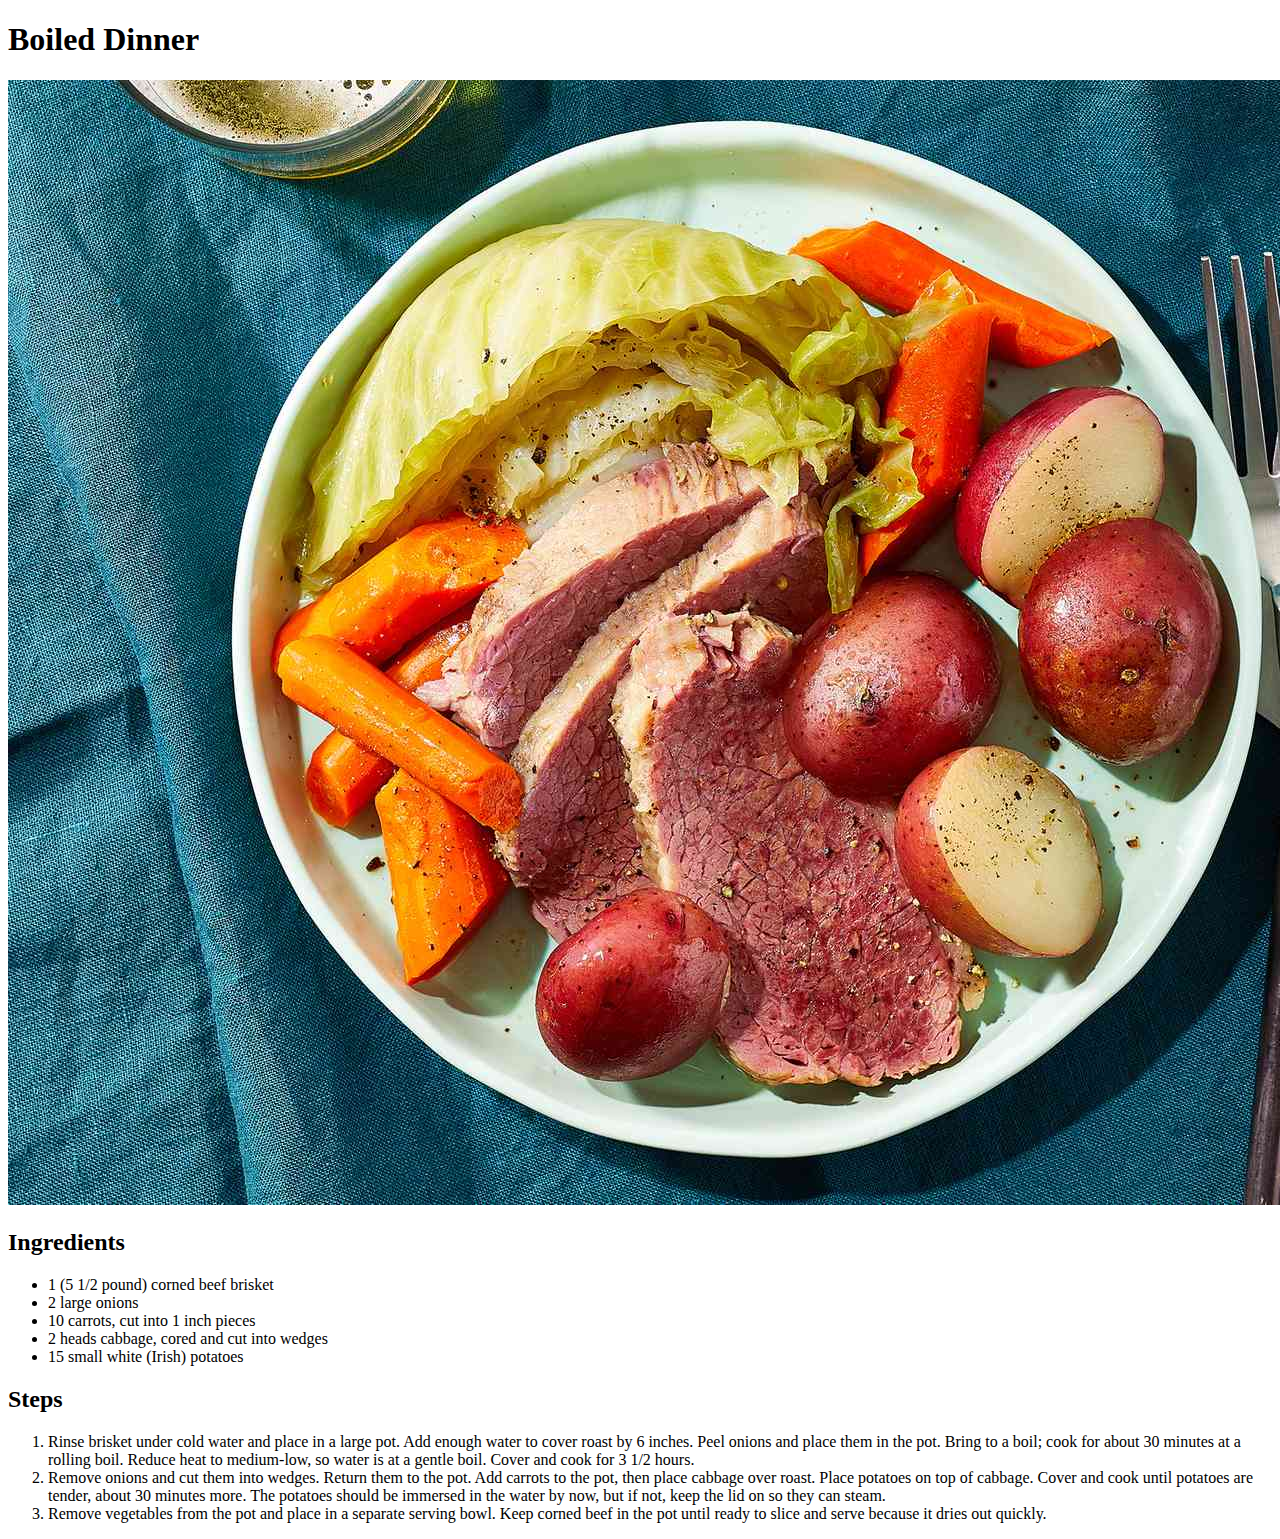
==== recipes/boiled-dinner.html @ 77ba313c "Create additional recipe pages and link to index" ====
<!DOCTYPE html>
<html lang="en">
<head>
    <meta charset="UTF-8">
    <meta http-equiv="X-UA-Compatible" content="IE=edge">
    <meta name="viewport" content="width=device-width, initial-scale=1.0">
    <title>Document</title>
</head>
<body>
    <h1>Boiled Dinner</h1>
    <img src="../img/boiled-dinner.jpg" alt="Boiled Dinner">

    <h2>Ingredients</h2>
        <ul>
            <li>1 (5 1/2 pound) corned beef brisket</li>
            <li>2 large onions</li>
            <li>10 carrots, cut into 1 inch pieces</li>
            <li>2 heads cabbage, cored and cut into wedges</li>
            <li>15 small white (Irish) potatoes</li> 
        </ul>

    <h2>Steps</h2>
        <ol>
            <li>Rinse brisket under cold water and place in a large pot. Add enough water to cover roast by 6 inches. Peel onions and place them in the pot. Bring to a boil; cook for about 30 minutes at a rolling boil. Reduce heat to medium-low, so water is at a gentle boil. Cover and cook for 3 1/2 hours.</li>
            <li>Remove onions and cut them into wedges. Return them to the pot. Add carrots to the pot, then place cabbage over roast. Place potatoes on top of cabbage. Cover and cook until potatoes are tender, about 30 minutes more. The potatoes should be immersed in the water by now, but if not, keep the lid on so they can steam.</li>
            <li>Remove vegetables from the pot and place in a separate serving bowl. Keep corned beef in the pot until ready to slice and serve because it dries out quickly.</li>
        </ol>
    
</body>
</html>
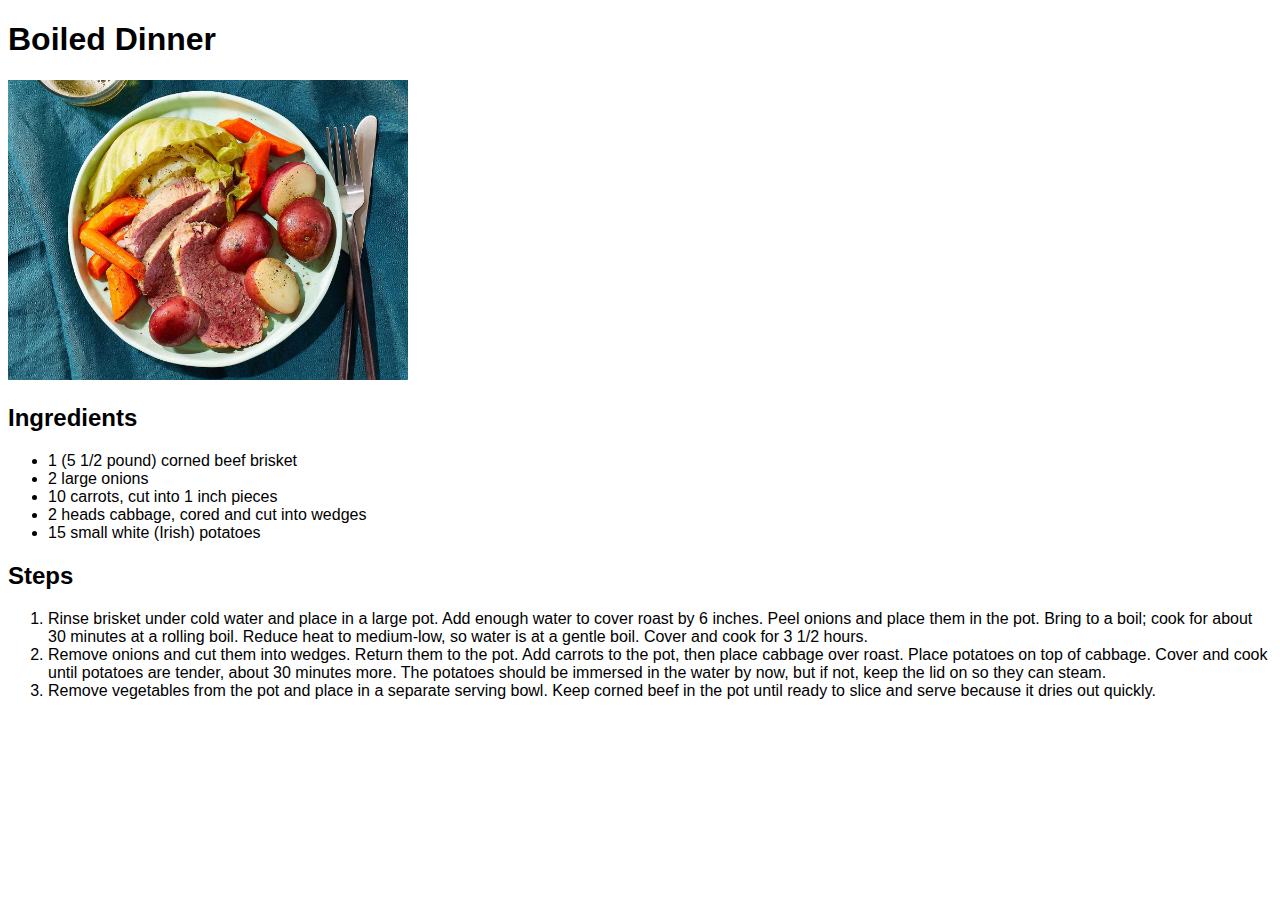
==== commit 58694359: "Create style sheet and edit fonts" ====
--- a/recipes/boiled-dinner.html
+++ b/recipes/boiled-dinner.html
@@ -4,7 +4,8 @@
     <meta charset="UTF-8">
     <meta http-equiv="X-UA-Compatible" content="IE=edge">
     <meta name="viewport" content="width=device-width, initial-scale=1.0">
-    <title>Document</title>
+    <title>Boiled Dinner Recipe</title>
+    <link rel="stylesheet" href="../style.css">
 </head>
 <body>
     <h1>Boiled Dinner</h1>
--- a/style.css
+++ b/style.css
@@ -0,0 +1,20 @@
+*{
+    font-family: 'Trebuchet MS', 'Lucida Sans Unicode', 'Lucida Grande', 'Lucida Sans', Arial, sans-serif;
+}
+
+img{
+    height: 300px;
+    width: auto;
+}
+
+
+#title{
+    font-size: 50px;
+    font-weight: bolder;
+}
+
+.page-link{
+    align-items: center;
+    font-size: 25px;
+    font-weight: bold;
+}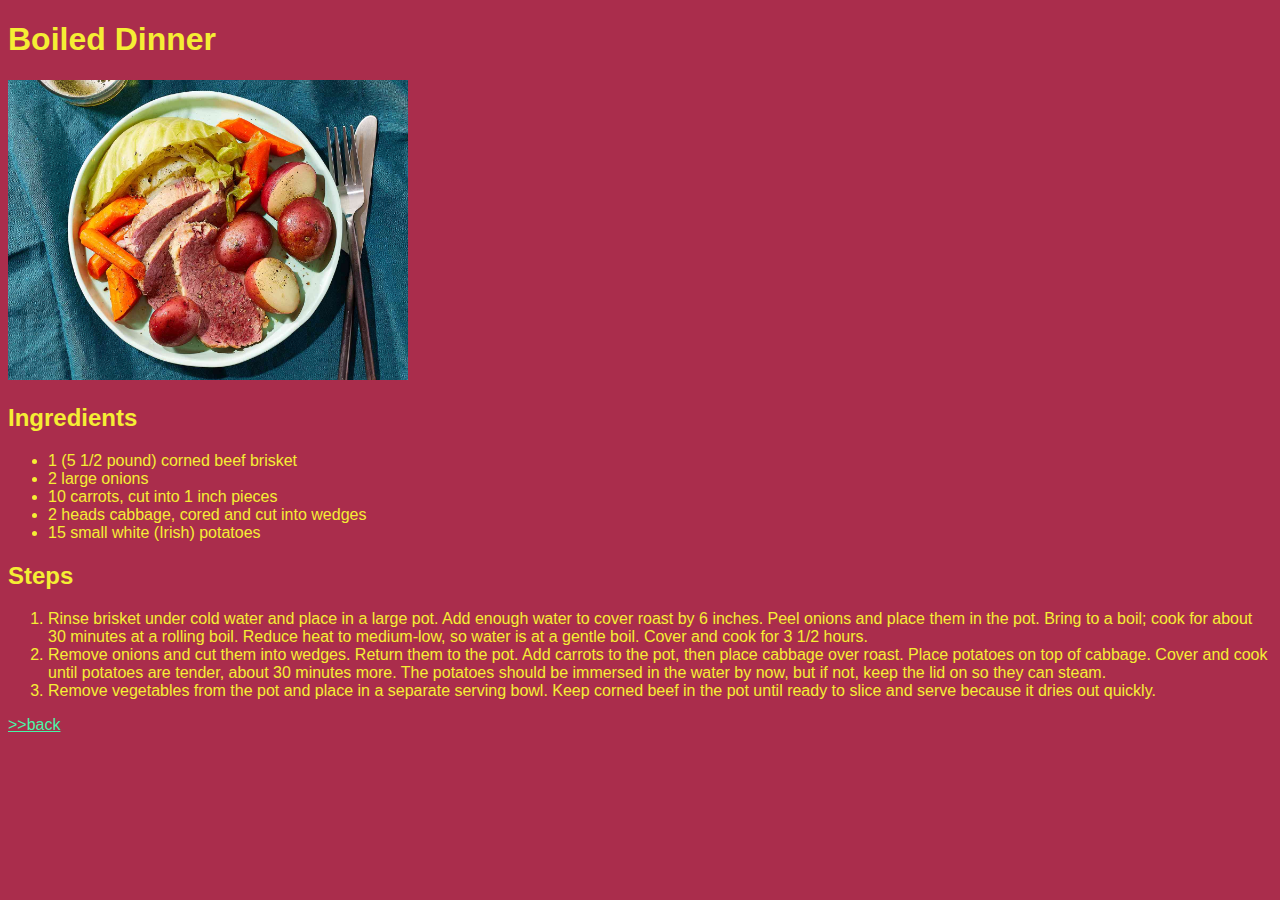
==== commit 367ce574: "Link back to index & change font colors" ====
--- a/recipes/boiled-dinner.html
+++ b/recipes/boiled-dinner.html
@@ -27,5 +27,6 @@
             <li>Remove vegetables from the pot and place in a separate serving bowl. Keep corned beef in the pot until ready to slice and serve because it dries out quickly.</li>
         </ol>
     
+        <a href="../index.html">>>back</a>
 </body>
-</html>+</html>
--- a/style.css
+++ b/style.css
@@ -1,5 +1,7 @@
 *{
     font-family: 'Trebuchet MS', 'Lucida Sans Unicode', 'Lucida Grande', 'Lucida Sans', Arial, sans-serif;
+    background-color: #aa2d4c;
+    color: #f5ee34;
 }
 
 img{
@@ -17,4 +19,8 @@
     align-items: center;
     font-size: 25px;
     font-weight: bold;
-}+}
+
+a:link, a:visited{
+    color: #49f6a8;
+}
